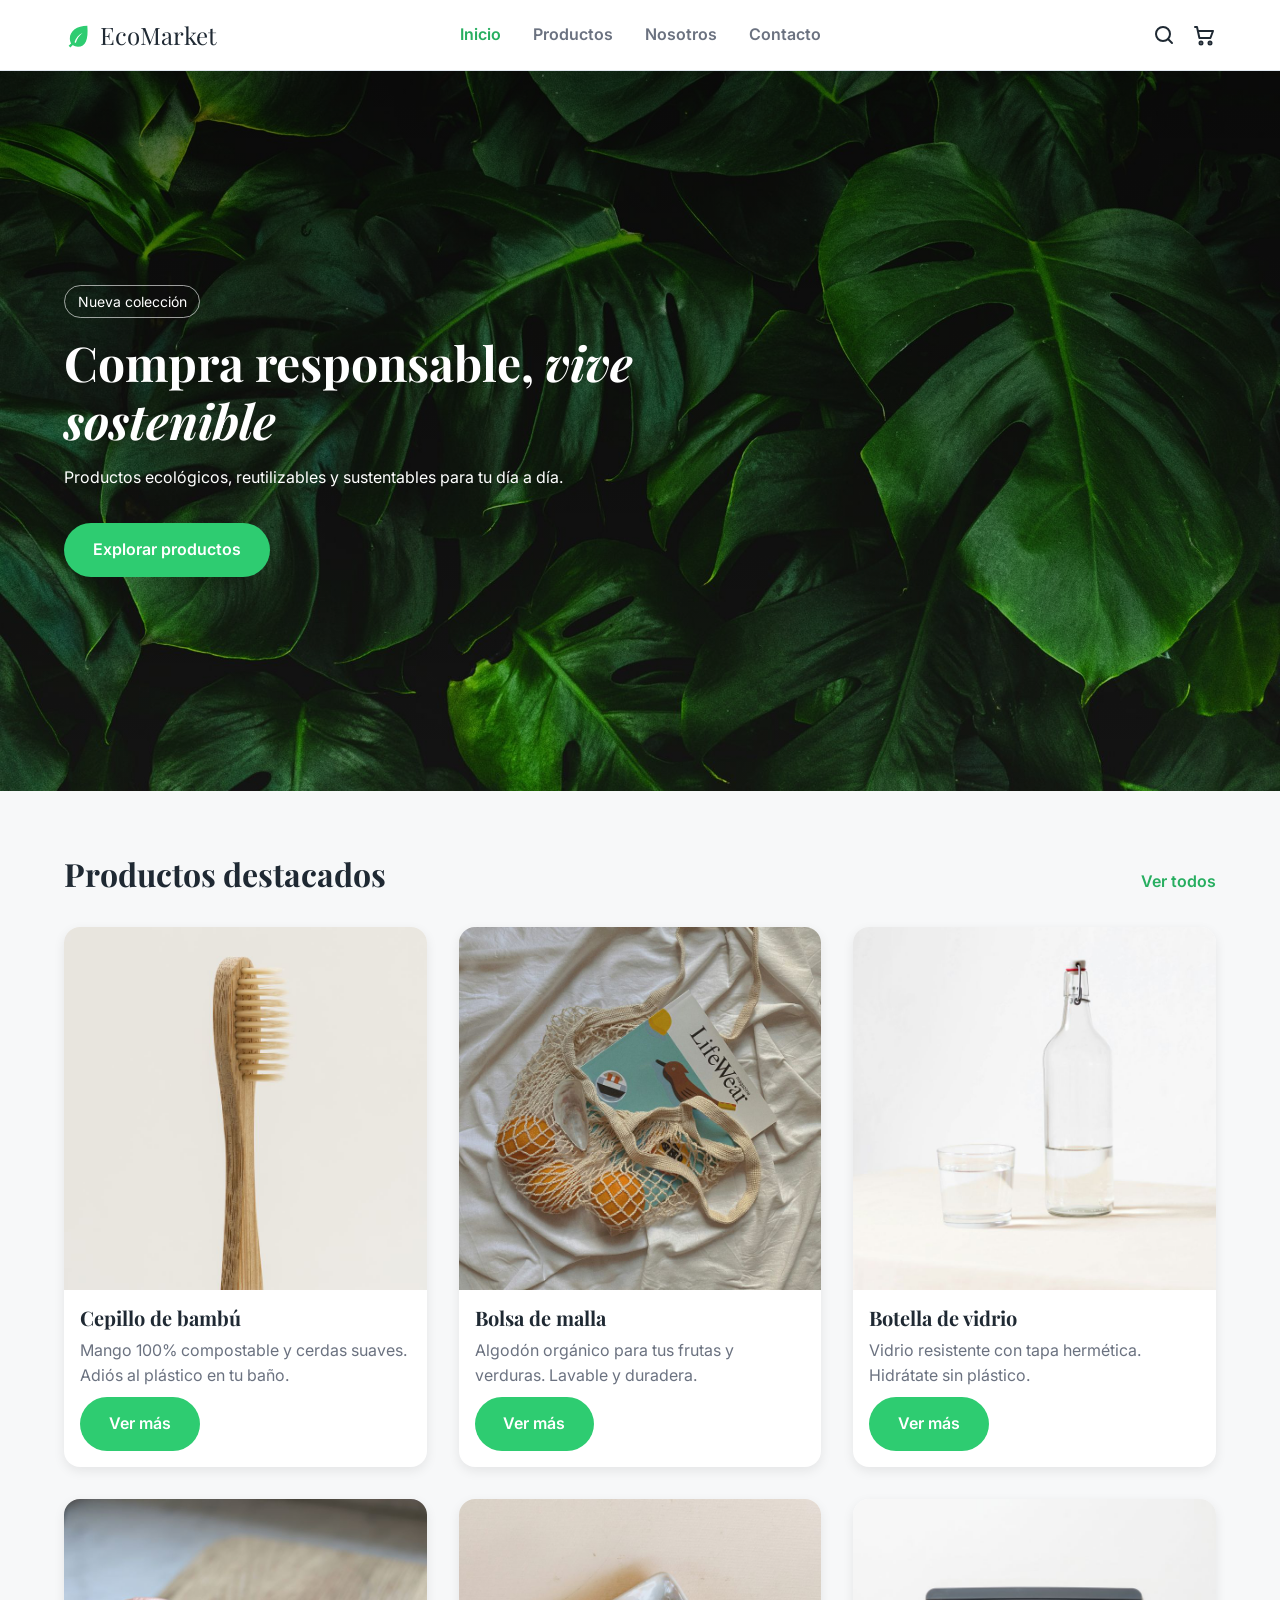
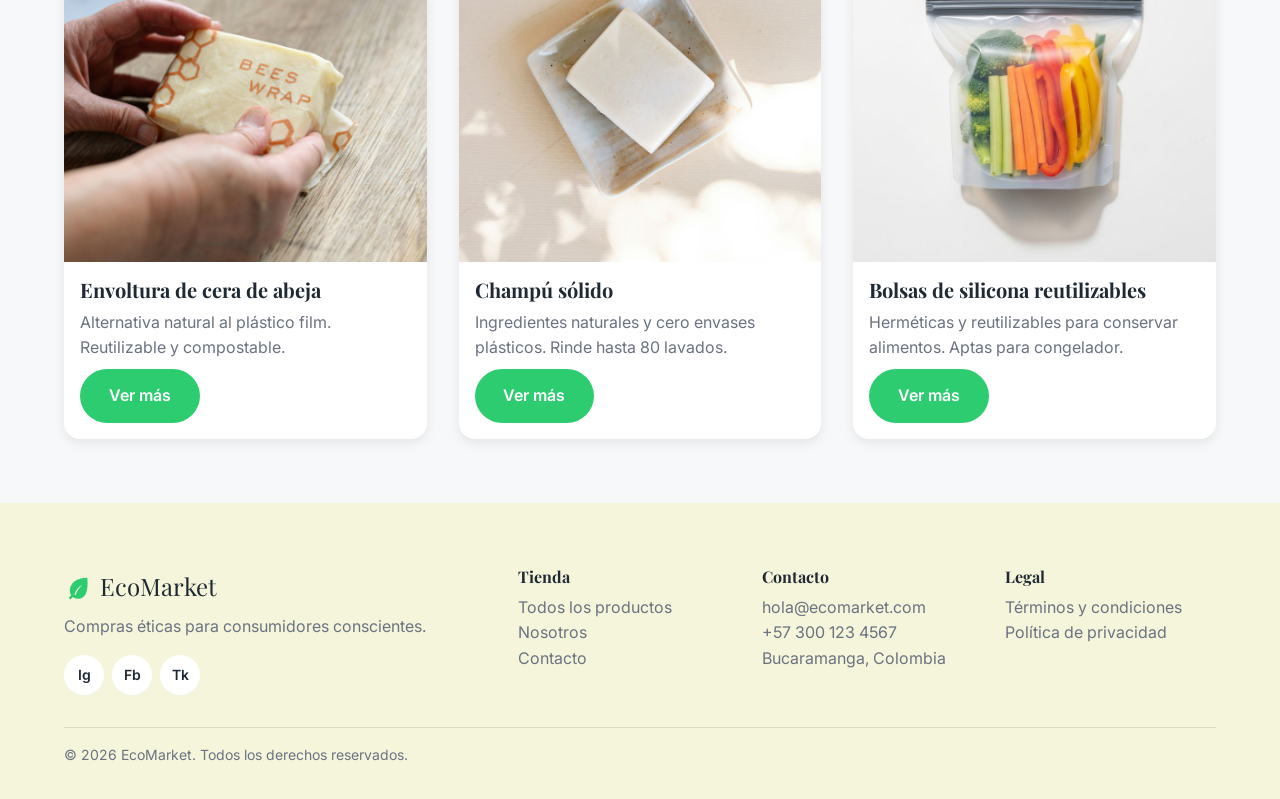
==== index.html @ 2da12f4e "Proyecto examen HTML" ====
<!DOCTYPE html>
<html lang="es">
<head>
    <meta charset="UTF-8">
    <meta name="viewport" content="width=device-width, initial-scale=1.0">
    <title>EcoMarket | Inicio</title>
    <link rel="preconnect" href="https://fonts.googleapis.com">
    <link rel="preconnect" href="https://fonts.gstatic.com" crossorigin>
    <link href="https://fonts.googleapis.com/css2?family=Inter:wght@400;600;700&family=Playfair+Display:ital,wght@0,700;1,700&display=swap" rel="stylesheet">
    <link rel="stylesheet" href="css/main.css">
    <link rel="stylesheet" href="css/layout.css">
    <link rel="stylesheet" href="css/components.css">
    <link rel="stylesheet" href="css/animations.css">
</head>
<body>
    <header class="cabecera">
        <a href="index.html" class="logo">
            <img src="img/icons/hoja.svg" alt="">
            EcoMarket
        </a>

        <nav class="menu">
            <ul>
                <li><a href="index.html" class="activo">Inicio</a></li>
                <li><a href="views/productos.html">Productos</a></li>
                <li><a href="views/sobre-nosotros.html">Nosotros</a></li>
                <li><a href="views/contacto.html">Contacto</a></li>
            </ul>
        </nav>

        <div class="accesos">
            <a href="views/productos.html"><img src="img/icons/buscar.svg" alt="Buscar"></a>
            <a href="#"><img src="img/icons/carrito.svg" alt="Carrito"></a>
        </div>
    </header>

    <main>
        <section class="hero">
            <div class="hero-contenido">
                <span class="hero-insignia">Nueva colección</span>
                <h1>Compra responsable, <em>vive sostenible</em></h1>
                <p>Productos ecológicos, reutilizables y sustentables para tu día a día.</p>
                <a href="views/productos.html" class="btn">Explorar productos</a>
            </div>
        </section>

        <section class="destacados">
            <div class="destacados-encabezado">
                <h2>Productos destacados</h2>
                <a href="views/productos.html">Ver todos</a>
            </div>

            <div class="destacados-grid">
                <article class="tarjeta">
                    <img src="img/products/cepillo.jpg" alt="Cepillo de dientes de bambú">
                    <div class="tarjeta-cuerpo">
                        <h3>Cepillo de bambú</h3>
                        <p>Mango 100% compostable y cerdas suaves. Adiós al plástico en tu baño.</p>
                        <a href="views/productos.html" class="btn">Ver más</a>
                    </div>
                </article>

                <article class="tarjeta">
                    <img src="img/products/malla.jpg" alt="Bolsa de malla de algodón con naranjas">
                    <div class="tarjeta-cuerpo">
                        <h3>Bolsa de malla</h3>
                        <p>Algodón orgánico para tus frutas y verduras. Lavable y duradera.</p>
                        <a href="views/productos.html" class="btn">Ver más</a>
                    </div>
                </article>

                <article class="tarjeta">
                    <img src="img/products/botella.jpg" alt="Botella de vidrio con tapa hermética">
                    <div class="tarjeta-cuerpo">
                        <h3>Botella de vidrio</h3>
                        <p>Vidrio resistente con tapa hermética. Hidrátate sin plástico.</p>
                        <a href="views/productos.html" class="btn">Ver más</a>
                    </div>
                </article>

                <article class="tarjeta">
                    <img src="img/products/envoltura.jpg" alt="Envoltura de cera de abeja sobre una tabla de madera">
                    <div class="tarjeta-cuerpo">
                        <h3>Envoltura de cera de abeja</h3>
                        <p>Alternativa natural al plástico film. Reutilizable y compostable.</p>
                        <a href="views/productos.html" class="btn">Ver más</a>
                    </div>
                </article>

                <article class="tarjeta">
                    <img src="img/products/shampoo.jpg" alt="Barra de champú sólido en una jabonera">
                    <div class="tarjeta-cuerpo">
                        <h3>Champú sólido</h3>
                        <p>Ingredientes naturales y cero envases plásticos. Rinde hasta 80 lavados.</p>
                        <a href="views/productos.html" class="btn">Ver más</a>
                    </div>
                </article>

                <article class="tarjeta">
                    <img src="img/products/bolsa.jpg" alt="Bolsa de silicona reutilizable con verduras">
                    <div class="tarjeta-cuerpo">
                        <h3>Bolsas de silicona reutilizables</h3>
                        <p>Herméticas y reutilizables para conservar alimentos. Aptas para congelador.</p>
                        <a href="views/productos.html" class="btn">Ver más</a>
                    </div>
                </article>
            </div>
        </section>
    </main>

    <footer class="pie">
        <div class="pie-grid">
            <div class="pie-marca">
                <a href="index.html" class="logo">
                    <img src="img/icons/hoja.svg" alt="">
                    EcoMarket
                </a>
                <p>Compras éticas para consumidores conscientes.</p>
                <div class="redes">
                    <a href="https://instagram.com" target="_blank">Ig</a>
                    <a href="https://facebook.com" target="_blank">Fb</a>
                    <a href="https://tiktok.com" target="_blank">Tk</a>
                </div>
            </div>

            <div>
                <h3>Tienda</h3>
                <ul>
                    <li><a href="views/productos.html">Todos los productos</a></li>
                    <li><a href="views/sobre-nosotros.html">Nosotros</a></li>
                    <li><a href="views/contacto.html">Contacto</a></li>
                </ul>
            </div>

            <div>
                <h3>Contacto</h3>
                <ul>
                    <li>hola@ecomarket.com</li>
                    <li>+57 300 123 4567</li>
                    <li>Bucaramanga, Colombia</li>
                </ul>
            </div>

            <div>
                <h3>Legal</h3>
                <ul>
                    <li><a href="#">Términos y condiciones</a></li>
                    <li><a href="#">Política de privacidad</a></li>
                </ul>
            </div>
        </div>

        <p class="pie-copy">© 2026 EcoMarket. Todos los derechos reservados.</p>
    </footer>
</body>
</html>
---- css/main.css ----
*,
*::before,
*::after {
    margin: 0;
    padding: 0;
    box-sizing: border-box;
}

img {
    max-width: 100%;
    display: block;
}

:root {
    --color-primario: #2ecc71;
    --color-primario-oscuro: #27ae60;
    --color-beige: #f5f5dc;
    --color-blanco: #ffffff;
    --color-fondo: #f7f8f9;
    --color-texto: #1f2933;
    --color-texto-suave: #6b7280;
    --color-borde: #e2e8f0;
    --color-error: #e74c3c;
    --color-estrella: #f4b400;

    --fuente-titulos: 'Playfair Display', serif;
    --fuente-texto: 'Inter', sans-serif;

    --espacio-sm: 0.5rem;
    --espacio-md: 1rem;
    --espacio-lg: 2rem;
    --espacio-xl: 4rem;

    --radio: 16px;
    --radio-pildora: 999px;
    --sombra: 0 4px 12px rgba(0, 0, 0, 0.08);
    --transicion: 0.3s ease;
}

body {
    font-family: var(--fuente-texto);
    color: var(--color-texto);
    background-color: var(--color-fondo);
    line-height: 1.6;
}

h1,
h2,
h3 {
    font-family: var(--fuente-titulos);
    line-height: 1.2;
}

h1 {
    font-size: 2rem;
}

h2 {
    font-size: 1.5rem;
}

h3 {
    font-size: 1.25rem;
}

a {
    text-decoration: none;
    color: inherit;
}

@media (min-width: 600px) {
    h1 {
        font-size: 2.5rem;
    }

    h2 {
        font-size: 1.75rem;
    }
}

@media (min-width: 1024px) {
    h1 {
        font-size: 3rem;
    }

    h2 {
        font-size: 2rem;
    }
}
---- css/layout.css ----
.cabecera {
    display: grid;
    grid-template-areas:
        "logo accesos"
        "menu menu";
    align-items: center;
    gap: var(--espacio-md);
    padding: var(--espacio-md);
    background-color: var(--color-blanco);
    border-bottom: 1px solid var(--color-borde);
    position: sticky;
    top: 0;
    z-index: 10;
}

.logo {
    grid-area: logo;
    display: flex;
    align-items: center;
    gap: var(--espacio-sm);
    font-family: var(--fuente-titulos);
    font-size: 1.5rem;
}

.logo img {
    width: 28px;
}

.menu {
    grid-area: menu;
}

.menu ul {
    display: flex;
    justify-content: space-between;
    list-style: none;
}

.menu a {
    font-weight: 600;
    color: var(--color-texto-suave);
}

.menu a:hover,
.menu a.activo {
    color: var(--color-primario-oscuro);
}

.accesos {
    grid-area: accesos;
    display: flex;
    justify-content: flex-end;
    gap: var(--espacio-md);
}

.accesos img {
    width: 24px;
}

.hero {
    min-height: 70vh;
    display: flex;
    align-items: flex-end;
    padding: var(--espacio-lg) var(--espacio-md);
    background-image:
        linear-gradient(rgba(0, 0, 0, 0.6), rgba(0, 0, 0, 0.2)),
        url("../img/hero/hero.jpg");
    background-size: cover;
    background-position: center;
    color: var(--color-blanco);
}

.hero-contenido {
    max-width: 36rem;
}

.hero-insignia {
    display: inline-block;
    padding: 0.3em 0.9em;
    margin-bottom: var(--espacio-md);
    border: 1px solid rgba(255, 255, 255, 0.6);
    border-radius: var(--radio-pildora);
    font-size: 0.875rem;
}

.hero p {
    margin: var(--espacio-md) 0 var(--espacio-lg);
}

.destacados {
    padding: var(--espacio-xl) var(--espacio-md);
}

.destacados-encabezado {
    display: flex;
    justify-content: space-between;
    align-items: baseline;
    margin-bottom: var(--espacio-lg);
}

.destacados-encabezado a {
    color: var(--color-primario-oscuro);
    font-weight: 600;
}

.destacados-grid {
    display: grid;
    grid-template-columns: 1fr;
    gap: var(--espacio-lg);
}

.pie {
    padding: var(--espacio-xl) var(--espacio-md) var(--espacio-lg);
    background-color: var(--color-beige);
}

.pie-grid {
    display: grid;
    grid-template-columns: 1fr;
    gap: var(--espacio-lg);
}

.pie h3 {
    margin-bottom: var(--espacio-sm);
    font-size: 1rem;
}

.pie ul {
    list-style: none;
    color: var(--color-texto-suave);
}

.pie ul a:hover {
    color: var(--color-primario-oscuro);
}

.pie-marca p {
    margin: var(--espacio-sm) 0 var(--espacio-md);
    color: var(--color-texto-suave);
}

.redes {
    display: flex;
    gap: var(--espacio-sm);
}

.redes a {
    display: grid;
    place-content: center;
    width: 40px;
    height: 40px;
    border-radius: 50%;
    background-color: var(--color-blanco);
    font-weight: 600;
    font-size: 0.875rem;
}

.pie-copy {
    margin-top: var(--espacio-lg);
    padding-top: var(--espacio-md);
    border-top: 1px solid rgba(0, 0, 0, 0.1);
    font-size: 0.875rem;
    color: var(--color-texto-suave);
}

.catalogo {
    padding: var(--espacio-lg) var(--espacio-md) var(--espacio-xl);
}

.catalogo-encabezado {
    display: flex;
    flex-direction: column;
    gap: var(--espacio-md);
    margin-bottom: var(--espacio-lg);
}

.catalogo-encabezado p {
    color: var(--color-texto-suave);
}

.catalogo-contenido {
    display: grid;
    grid-template-columns: 1fr;
    gap: var(--espacio-lg);
}

.filtros {
    display: grid;
    grid-template-columns: 1fr;
    gap: var(--espacio-md);
}

.productos-grid {
    display: grid;
    grid-template-columns: 1fr;
    gap: var(--espacio-lg);
}

.banner {
    padding: var(--espacio-xl) var(--espacio-md);
    background: linear-gradient(135deg, var(--color-primario-oscuro), var(--color-primario));
    color: var(--color-blanco);
    text-align: center;
}

.banner p {
    max-width: 32rem;
    margin: var(--espacio-md) auto 0;
}

.historia {
    display: flex;
    flex-direction: column;
    gap: var(--espacio-lg);
    padding: var(--espacio-xl) var(--espacio-md);
}

.historia img {
    aspect-ratio: 4 / 3;
    object-fit: cover;
    border-radius: var(--radio);
    box-shadow: var(--sombra);
}

.historia-texto {
    display: flex;
    flex-direction: column;
    gap: var(--espacio-md);
}

.historia-texto p {
    color: var(--color-texto-suave);
}

.principios {
    padding: var(--espacio-xl) var(--espacio-md);
    background-color: var(--color-blanco);
    text-align: center;
}

.principios-grid {
    display: grid;
    grid-template-columns: 1fr;
    gap: var(--espacio-lg);
    margin-top: var(--espacio-lg);
}

.testimonios {
    padding: var(--espacio-xl) 0;
    text-align: center;
}

.testimonios h2 {
    padding: 0 var(--espacio-md);
}

.carrusel {
    margin-top: var(--espacio-lg);
    padding: var(--espacio-md) 0;
    overflow: hidden;
}

.carrusel-pista {
    display: flex;
    width: max-content;
}

.contacto {
    padding: var(--espacio-xl) var(--espacio-md);
}

.contacto-encabezado {
    max-width: 40rem;
    margin: 0 auto var(--espacio-xl);
    text-align: center;
}

.contacto-encabezado p {
    margin-top: var(--espacio-md);
    color: var(--color-texto-suave);
}

.contacto-grid {
    display: grid;
    grid-template-columns: 1fr;
    gap: var(--espacio-xl);
}

.contacto-info {
    display: flex;
    flex-direction: column;
    gap: var(--espacio-lg);
}

.contacto-datos {
    display: grid;
    grid-template-columns: 1fr;
    gap: var(--espacio-md);
}

@media (min-width: 600px) {
    .destacados-grid {
        grid-template-columns: repeat(2, 1fr);
    }

    .pie-grid {
        grid-template-columns: repeat(2, 1fr);
    }

    .catalogo-encabezado {
        flex-direction: row;
        justify-content: space-between;
        align-items: flex-end;
    }

    .catalogo-encabezado .buscador {
        width: 320px;
    }

    .filtros {
        grid-template-columns: repeat(3, 1fr);
    }

    .productos-grid {
        grid-template-columns: repeat(2, 1fr);
    }

    .principios-grid {
        grid-template-columns: repeat(2, 1fr);
    }

    .contacto-datos {
        grid-template-columns: repeat(2, 1fr);
    }
}

@media (min-width: 1024px) {
    .cabecera {
        grid-template-areas: "logo menu accesos";
        grid-template-columns: 1fr auto 1fr;
        padding: var(--espacio-md) var(--espacio-xl);
    }

    .destacados {
        padding: var(--espacio-xl);
    }

    .destacados-grid {
        grid-template-columns: repeat(3, 1fr);
    }

    .menu ul {
        gap: var(--espacio-lg);
    }

    .hero {
        min-height: 80vh;
        align-items: center;
        padding: var(--espacio-xl);
    }

    .pie {
        padding: var(--espacio-xl) var(--espacio-xl) var(--espacio-lg);
    }

    .pie-grid {
        grid-template-columns: 2fr 1fr 1fr 1fr;
    }

    .catalogo {
        padding: var(--espacio-xl);
    }

    .catalogo-contenido {
        grid-template-columns: 240px 1fr;
        align-items: start;
    }

    .filtros {
        grid-template-columns: 1fr;
        position: sticky;
        top: 6rem;
    }

    .productos-grid {
        grid-template-columns: repeat(3, 1fr);
    }

    .banner {
        padding: 6rem var(--espacio-xl);
    }

    .historia {
        flex-direction: row;
        align-items: center;
        gap: var(--espacio-xl);
        padding: var(--espacio-xl);
    }

    .historia img,
    .historia-texto {
        width: 50%;
    }

    .principios {
        padding: var(--espacio-xl);
    }

    .principios-grid {
        grid-template-columns: repeat(4, 1fr);
    }

    .contacto {
        padding: var(--espacio-xl);
    }

    .contacto-grid {
        grid-template-columns: 1fr 1fr;
        align-items: start;
        max-width: 64rem;
        margin: 0 auto;
    }
}

@media (min-width: 1280px) {
    .productos-grid {
        grid-template-columns: repeat(4, 1fr);
    }
}
---- css/components.css ----
.btn {
    display: inline-block;
    padding: 0.9em 1.8em;
    border-radius: var(--radio-pildora);
    background-color: var(--color-primario);
    color: var(--color-blanco);
    font-family: inherit;
    font-size: inherit;
    font-weight: 600;
    border: none;
    cursor: pointer;
    transition: background-color var(--transicion);
}

.btn:hover {
    background-color: var(--color-primario-oscuro);
}

.tarjeta {
    display: flex;
    flex-direction: column;
    background-color: var(--color-blanco);
    border-radius: var(--radio);
    overflow: hidden;
    box-shadow: var(--sombra);
}

.tarjeta img {
    width: 100%;
    aspect-ratio: 1 / 1;
    object-fit: cover;
}

.tarjeta-cuerpo {
    display: flex;
    flex-direction: column;
    flex-grow: 1;
    gap: var(--espacio-sm);
    padding: var(--espacio-md);
}

.tarjeta-cuerpo p {
    color: var(--color-texto-suave);
}

.tarjeta .btn {
    align-self: flex-start;
    margin-top: auto;
}

.btn-pequeno {
    padding: 0.5em 1.1em;
    font-size: 0.875rem;
}

.buscador {
    display: flex;
    align-items: center;
    gap: var(--espacio-sm);
    padding: 0.7em 1.2em;
    background-color: var(--color-blanco);
    border: 1px solid var(--color-borde);
    border-radius: var(--radio-pildora);
}

.buscador img {
    width: 18px;
}

.buscador input {
    width: 100%;
    border: none;
    outline: none;
    background: transparent;
    font: inherit;
}

.buscador:focus-within {
    border-color: var(--color-primario);
}

.filtro {
    padding: var(--espacio-md);
    background-color: var(--color-blanco);
    border-radius: var(--radio);
    box-shadow: var(--sombra);
}

.filtro h2 {
    margin-bottom: var(--espacio-sm);
    font-size: 1.1rem;
}

.filtro label {
    display: flex;
    align-items: center;
    gap: var(--espacio-sm);
    padding: 0.25em 0;
    color: var(--color-texto-suave);
    cursor: pointer;
}

.filtro input {
    accent-color: var(--color-primario);
}

.filtro input[type="range"] {
    width: 100%;
}

.filtro-precios {
    display: flex;
    justify-content: space-between;
    font-size: 0.875rem;
    color: var(--color-texto-suave);
}

.producto {
    display: flex;
    flex-direction: column;
    background-color: var(--color-blanco);
    border-radius: var(--radio);
    overflow: hidden;
    box-shadow: var(--sombra);
    scroll-margin-top: 6rem;
}

.producto-imagen {
    position: relative;
    overflow: hidden;
}

.producto-imagen img {
    width: 100%;
    aspect-ratio: 1 / 1;
    object-fit: cover;
}

.etiqueta {
    position: absolute;
    top: var(--espacio-sm);
    left: var(--espacio-sm);
    padding: 0.25em 0.8em;
    border-radius: var(--radio-pildora);
    background-color: var(--color-primario);
    color: var(--color-blanco);
    font-size: 0.75rem;
    font-weight: 600;
}

.etiqueta.agotado {
    background-color: var(--color-texto);
}

.favorito {
    position: absolute;
    top: var(--espacio-sm);
    right: var(--espacio-sm);
    display: grid;
    place-content: center;
    width: 36px;
    height: 36px;
    border-radius: 50%;
    background-color: rgba(255, 255, 255, 0.9);
    color: #c4c4c4;
    font-size: 1.1rem;
}

.favorito:active,
.producto:target .favorito {
    color: var(--color-error);
}

.producto-info {
    display: flex;
    flex-direction: column;
    flex-grow: 1;
    gap: 0.25rem;
    padding: var(--espacio-md);
}

.producto-categoria {
    font-size: 0.75rem;
    font-weight: 600;
    letter-spacing: 0.08em;
    text-transform: uppercase;
    color: var(--color-primario-oscuro);
}

.producto-info h3 {
    font-size: 1.1rem;
}

.producto-pie {
    display: flex;
    justify-content: space-between;
    align-items: center;
    margin-top: auto;
    padding-top: var(--espacio-sm);
}

.precio {
    font-size: 1.1rem;
    font-weight: 600;
}

.producto.agotado img {
    filter: grayscale(1);
    opacity: 0.7;
}

.producto.agotado .btn {
    background-color: var(--color-borde);
    color: var(--color-texto-suave);
    pointer-events: none;
}

.paginacion {
    display: flex;
    flex-wrap: wrap;
    justify-content: center;
    gap: var(--espacio-sm);
    margin-top: var(--espacio-xl);
}

.paginacion a {
    display: grid;
    place-content: center;
    min-width: 40px;
    height: 40px;
    padding: 0 0.9em;
    border: 1px solid var(--color-borde);
    border-radius: 10px;
    background-color: var(--color-blanco);
    font-weight: 600;
}

.paginacion a:hover {
    border-color: var(--color-primario);
    color: var(--color-primario-oscuro);
}

.paginacion a.activa {
    border-color: var(--color-primario);
    background-color: var(--color-primario);
    color: var(--color-blanco);
}

.seccion-etiqueta {
    display: inline-block;
    align-self: flex-start;
    margin-bottom: var(--espacio-sm);
    padding: 0.3em 0.9em;
    border-radius: var(--radio-pildora);
    background-color: rgba(46, 204, 113, 0.12);
    color: var(--color-primario-oscuro);
    font-size: 0.75rem;
    font-weight: 600;
    letter-spacing: 0.08em;
    text-transform: uppercase;
}

.cifras {
    display: flex;
    flex-wrap: wrap;
    gap: var(--espacio-lg);
    padding-top: var(--espacio-md);
    border-top: 1px solid var(--color-borde);
    list-style: none;
}

.cifras li {
    display: flex;
    flex-direction: column;
    font-size: 0.9rem;
    color: var(--color-texto-suave);
}

.cifras strong {
    font-family: var(--fuente-titulos);
    font-size: 1.75rem;
    color: var(--color-primario-oscuro);
}

.principio {
    padding: var(--espacio-lg);
    border-radius: var(--radio);
    background-color: var(--color-fondo);
}

.principio img {
    width: 56px;
    height: 56px;
    margin: 0 auto var(--espacio-md);
    padding: 14px;
    border-radius: 50%;
    background-color: rgba(46, 204, 113, 0.12);
}

.principio h3 {
    margin-bottom: var(--espacio-sm);
}

.principio p {
    color: var(--color-texto-suave);
}

.testimonio {
    display: flex;
    flex-direction: column;
    gap: var(--espacio-md);
    width: 300px;
    margin-right: var(--espacio-lg);
    padding: var(--espacio-lg);
    background-color: var(--color-blanco);
    border-radius: var(--radio);
    box-shadow: var(--sombra);
    text-align: left;
}

.estrellas {
    color: var(--color-estrella);
    letter-spacing: 0.1em;
}

.testimonio p {
    font-style: italic;
}

.testimonio-autor {
    display: flex;
    align-items: center;
    gap: var(--espacio-sm);
    margin-top: auto;
}

.testimonio-autor img {
    width: 48px;
    height: 48px;
    border-radius: 50%;
    object-fit: cover;
}

.testimonio-autor span {
    display: block;
    font-size: 0.875rem;
    color: var(--color-texto-suave);
}

.formulario {
    display: flex;
    flex-direction: column;
    gap: var(--espacio-md);
    padding: var(--espacio-lg);
    background-color: var(--color-blanco);
    border-radius: var(--radio);
    box-shadow: var(--sombra);
}

.campo {
    display: flex;
    flex-direction: column;
    gap: 0.4rem;
}

.campo label {
    font-weight: 600;
}

.campo input,
.campo textarea {
    width: 100%;
    padding: 0.8em 1em;
    border: 2px solid var(--color-borde);
    border-radius: 10px;
    background-color: var(--color-fondo);
    font: inherit;
    outline: none;
}

.campo textarea {
    resize: vertical;
}

.campo input:focus,
.campo textarea:focus {
    border-color: var(--color-texto-suave);
    background-color: var(--color-blanco);
}

.campo input:focus:invalid,
.campo textarea:focus:invalid,
.campo input:not(:placeholder-shown):invalid,
.campo textarea:not(:placeholder-shown):invalid {
    border-color: var(--color-error);
}

.campo input:not(:placeholder-shown):valid,
.campo textarea:not(:placeholder-shown):valid {
    border-color: var(--color-primario);
}

.campo-error {
    display: none;
    font-size: 0.8rem;
    color: var(--color-error);
}

.campo input:not(:placeholder-shown):invalid + .campo-error,
.campo textarea:not(:placeholder-shown):invalid + .campo-error {
    display: block;
}

.formulario .btn {
    align-self: flex-start;
}

.contacto-sede {
    display: flex;
    align-items: center;
    gap: var(--espacio-sm);
    font-family: var(--fuente-texto);
    font-size: 1rem;
    letter-spacing: 0.1em;
    text-transform: uppercase;
}

.contacto-sede img {
    width: 22px;
}

.mapa {
    position: relative;
    border-radius: var(--radio);
    overflow: hidden;
    box-shadow: var(--sombra);
}

.mapa img {
    width: 100%;
    aspect-ratio: 3 / 2;
    object-fit: cover;
}

.mapa-direccion {
    position: absolute;
    left: 0;
    right: 0;
    bottom: 0;
    display: flex;
    flex-direction: column;
    padding: var(--espacio-lg) var(--espacio-md) var(--espacio-md);
    background: linear-gradient(transparent, rgba(0, 0, 0, 0.65));
    color: var(--color-blanco);
}

.mapa-direccion span {
    font-size: 0.875rem;
}

.dato {
    padding: var(--espacio-md);
    background-color: var(--color-blanco);
    border: 1px solid var(--color-borde);
    border-radius: var(--radio);
}

.dato img {
    width: 24px;
    margin-bottom: var(--espacio-sm);
}

.dato h3 {
    font-size: 1rem;
}

.dato p {
    color: var(--color-texto-suave);
}

.contacto-redes-texto {
    color: var(--color-texto-suave);
}

.redes-sociales {
    display: flex;
    gap: var(--espacio-md);
}

.redes-sociales a {
    display: grid;
    place-content: center;
    width: 52px;
    height: 52px;
    border: 1px solid var(--color-borde);
    border-radius: 50%;
    background-color: var(--color-blanco);
    box-shadow: var(--sombra);
}

.redes-sociales img {
    width: 22px;
}
---- css/animations.css ----
.tarjeta {
    transition: transform var(--transicion), box-shadow var(--transicion);
}

.tarjeta:hover {
    transform: translateY(-8px);
    box-shadow: 0 12px 24px rgba(0, 0, 0, 0.12);
}

.producto {
    transition: transform var(--transicion), box-shadow var(--transicion);
}

.producto:hover {
    transform: translateY(-6px);
    box-shadow: 0 12px 24px rgba(0, 0, 0, 0.12);
}

.producto-imagen img {
    transition: transform 0.5s ease;
}

.producto:hover .producto-imagen img {
    transform: scale(1.05);
}

.favorito {
    transition: color var(--transicion), transform var(--transicion);
}

.favorito:hover {
    transform: scale(1.15);
}

.buscador {
    transition: border-color var(--transicion);
}

.paginacion a {
    transition: background-color var(--transicion), border-color var(--transicion), color var(--transicion);
}

.principio {
    transition: transform var(--transicion);
}

.principio:hover {
    transform: translateY(-6px);
}

.principio img {
    transition: transform var(--transicion);
}

.principio:hover img {
    transform: scale(1.1);
}

@keyframes desplazar {
    from {
        transform: translateX(0);
    }

    to {
        transform: translateX(-50%);
    }
}

.carrusel-pista {
    animation: desplazar 80s linear infinite;
}

.carrusel:hover .carrusel-pista {
    animation-play-state: paused;
}

.testimonio {
    transition: transform var(--transicion), box-shadow var(--transicion);
}

.testimonio:hover {
    transform: translateY(-6px);
    box-shadow: 0 12px 24px rgba(0, 0, 0, 0.12);
}

.campo input,
.campo textarea {
    transition: border-color var(--transicion), background-color var(--transicion);
}

.redes-sociales a {
    transition: transform var(--transicion), border-color var(--transicion);
}

.redes-sociales a:hover {
    transform: scale(1.15);
    border-color: var(--color-primario);
}

@media (prefers-reduced-motion: reduce) {
    .carrusel {
        overflow-x: auto;
    }

    .carrusel-pista {
        animation: none;
    }
}
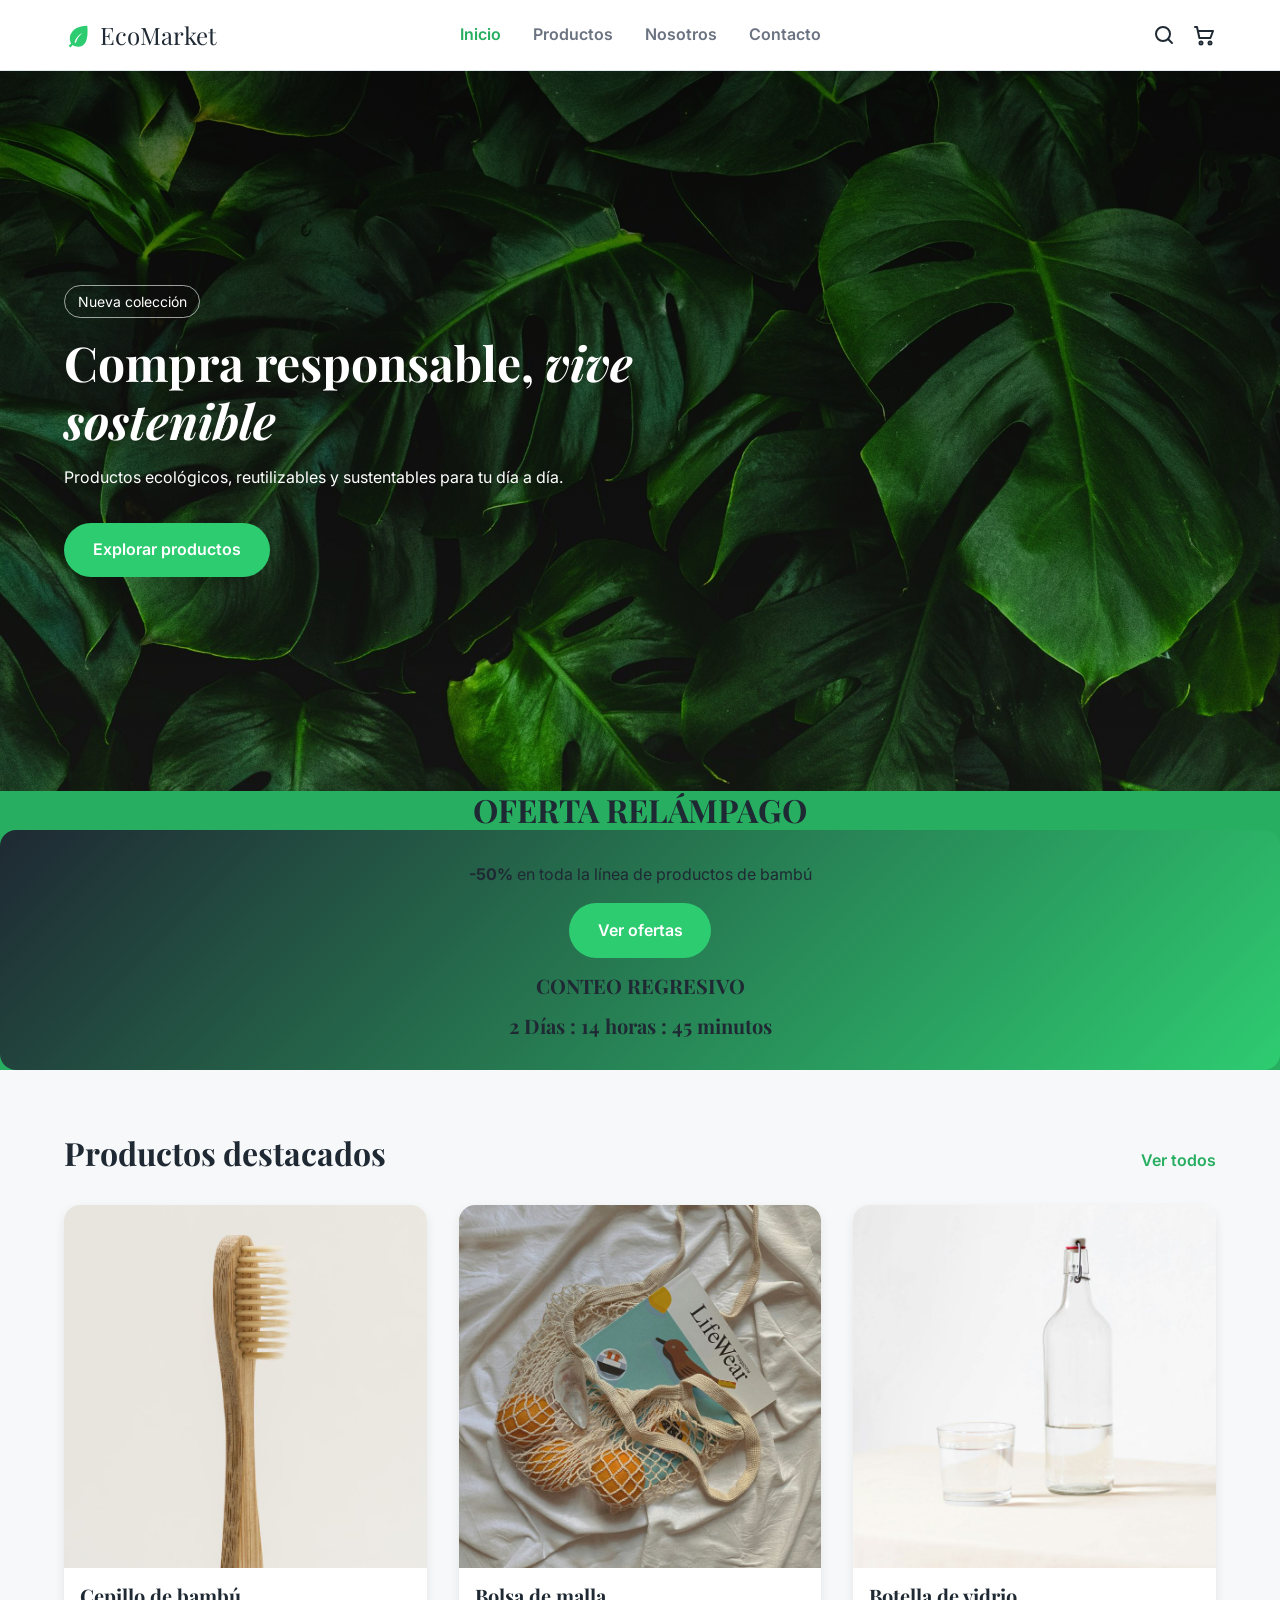
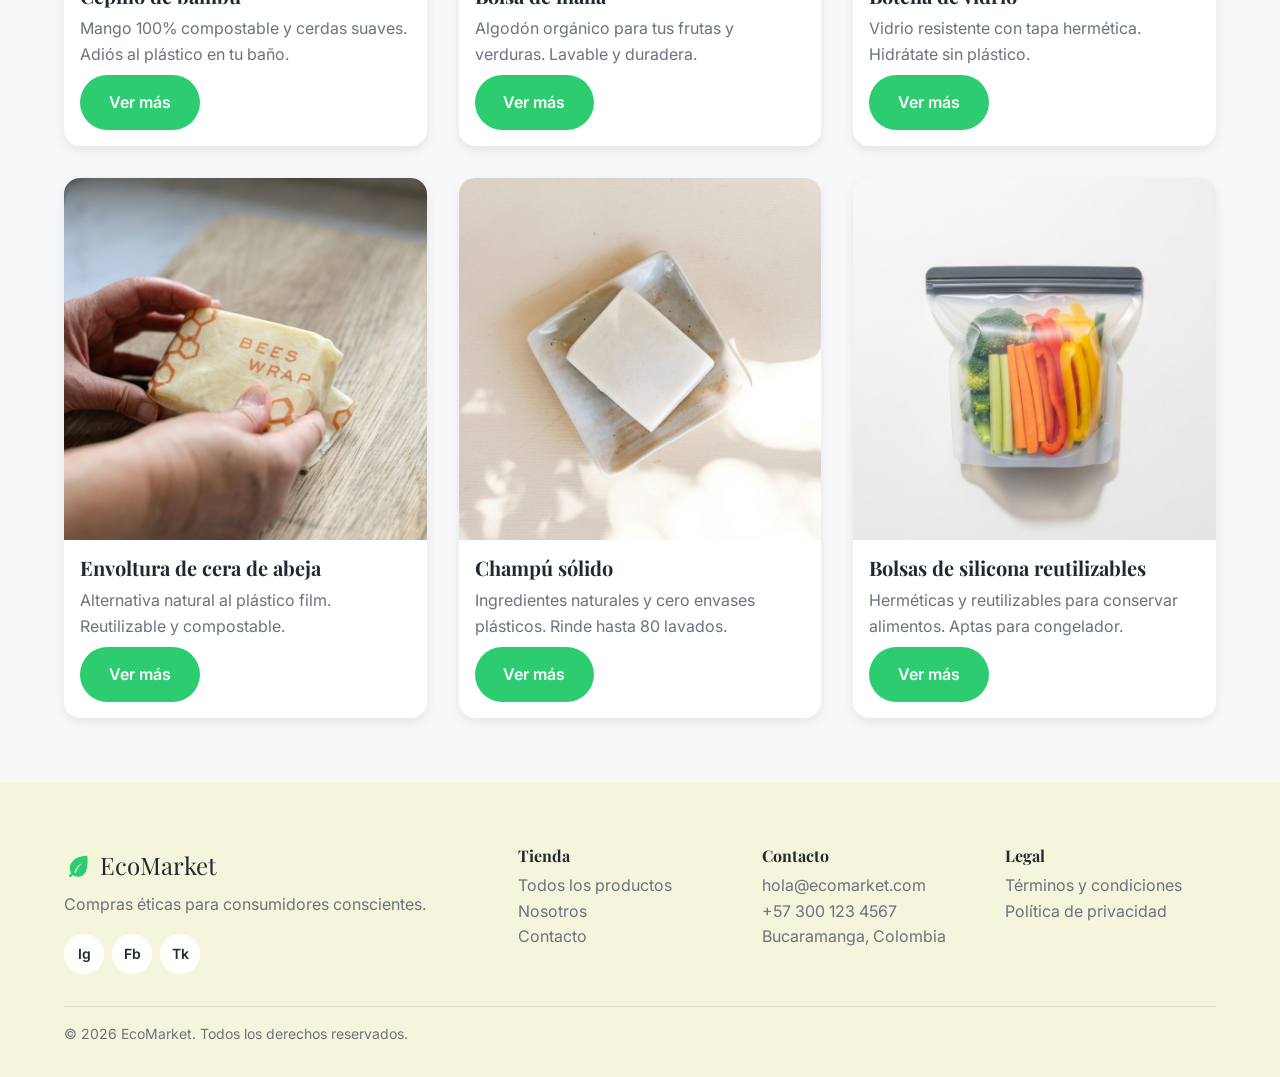
==== commit d49190de: "Examen" ====
--- a/index.html
+++ b/index.html
@@ -44,22 +44,41 @@
             </div>
         </section>
 
+    <section class="extra">
+        <h2>OFERTA RELÁMPAGO</h2>
+        <div class="oferta">
+            <p><strong>-50%</strong> en toda la línea de productos de bambú</p>
+            <a href="views/productos.html" class="btn">Ver ofertas</a>
+            <h3>CONTEO REGRESIVO</h3>
+            <h3>2 Días : 14 horas : 45 minutos</h3>
+        </div>
+    </section>
+
+    
         <section class="destacados">
             <div class="destacados-encabezado">
                 <h2>Productos destacados</h2>
                 <a href="views/productos.html">Ver todos</a>
             </div>
 
+            <!-- Cuadrícula de tarjetas de productos (class destacados-grid) -->
             <div class="destacados-grid">
+                <!-- Tarjeta de producto: Cepillo de bambú (todas las tarjetas siguen esta estructura) -->
                 <article class="tarjeta">
+                    <!-- Imagen del producto -->
                     <img src="img/products/cepillo.jpg" alt="Cepillo de dientes de bambú">
+                    <!-- Cuerpo de la tarjeta: nombre, descripción y botón (class tarjeta-cuerpo) -->
                     <div class="tarjeta-cuerpo">
+                        <!-- Nombre del producto -->
                         <h3>Cepillo de bambú</h3>
+                        <!-- Descripción corta del producto -->
                         <p>Mango 100% compostable y cerdas suaves. Adiós al plástico en tu baño.</p>
+                        <!-- Botón Ver más, lleva a la página de productos -->
                         <a href="views/productos.html" class="btn">Ver más</a>
                     </div>
                 </article>
 
+                <!-- Tarjeta de producto: Bolsa de malla -->
                 <article class="tarjeta">
                     <img src="img/products/malla.jpg" alt="Bolsa de malla de algodón con naranjas">
                     <div class="tarjeta-cuerpo">
@@ -69,6 +88,7 @@
                     </div>
                 </article>
 
+                <!-- Tarjeta de producto: Botella de vidrio -->
                 <article class="tarjeta">
                     <img src="img/products/botella.jpg" alt="Botella de vidrio con tapa hermética">
                     <div class="tarjeta-cuerpo">
@@ -78,6 +98,7 @@
                     </div>
                 </article>
 
+                <!-- Tarjeta de producto: Envoltura de cera de abeja -->
                 <article class="tarjeta">
                     <img src="img/products/envoltura.jpg" alt="Envoltura de cera de abeja sobre una tabla de madera">
                     <div class="tarjeta-cuerpo">
@@ -87,6 +108,7 @@
                     </div>
                 </article>
 
+                <!-- Tarjeta de producto: Champú sólido -->
                 <article class="tarjeta">
                     <img src="img/products/shampoo.jpg" alt="Barra de champú sólido en una jabonera">
                     <div class="tarjeta-cuerpo">
@@ -96,6 +118,7 @@
                     </div>
                 </article>
 
+                <!-- Tarjeta de producto: Bolsas de silicona reutilizables -->
                 <article class="tarjeta">
                     <img src="img/products/bolsa.jpg" alt="Bolsa de silicona reutilizable con verduras">
                     <div class="tarjeta-cuerpo">
@@ -106,16 +129,23 @@
                 </article>
             </div>
         </section>
+    
     </main>
 
+    <!-- Pie de página (class pie): marca, enlaces, contacto y legal -->
     <footer class="pie">
+        <!-- Cuadrícula con las columnas del pie (class pie-grid) -->
         <div class="pie-grid">
+            <!-- Columna de marca (class pie-marca): logo, lema y redes sociales -->
             <div class="pie-marca">
+                <!-- Logo del pie, enlaza al inicio -->
                 <a href="index.html" class="logo">
                     <img src="img/icons/hoja.svg" alt="">
                     EcoMarket
                 </a>
+                <!-- Lema de la tienda -->
                 <p>Compras éticas para consumidores conscientes.</p>
+                <!-- Enlaces a redes sociales (class redes) -->
                 <div class="redes">
                     <a href="https://instagram.com" target="_blank">Ig</a>
                     <a href="https://facebook.com" target="_blank">Fb</a>
@@ -123,8 +153,11 @@
                 </div>
             </div>
 
+            <!-- Columna Tienda: enlaces a las páginas del sitio -->
             <div>
+                <!-- Título de la columna Tienda -->
                 <h3>Tienda</h3>
+                <!-- Lista de enlaces de la tienda -->
                 <ul>
                     <li><a href="views/productos.html">Todos los productos</a></li>
                     <li><a href="views/sobre-nosotros.html">Nosotros</a></li>
@@ -132,8 +165,11 @@
                 </ul>
             </div>
 
+            <!-- Columna Contacto: correo, teléfono y ciudad -->
             <div>
+                <!-- Título de la columna Contacto -->
                 <h3>Contacto</h3>
+                <!-- Lista con los datos de contacto -->
                 <ul>
                     <li>hola@ecomarket.com</li>
                     <li>+57 300 123 4567</li>
@@ -141,8 +177,11 @@
                 </ul>
             </div>
 
+            <!-- Columna Legal: términos y privacidad -->
             <div>
+                <!-- Título de la columna Legal -->
                 <h3>Legal</h3>
+                <!-- Lista de enlaces legales (todavía sin página) -->
                 <ul>
                     <li><a href="#">Términos y condiciones</a></li>
                     <li><a href="#">Política de privacidad</a></li>
@@ -150,7 +189,8 @@
             </div>
         </div>
 
+        <!-- Texto de derechos de autor (class pie-copy) -->
         <p class="pie-copy">© 2026 EcoMarket. Todos los derechos reservados.</p>
     </footer>
 </body>
-</html>
+</html>
--- a/css/main.css
+++ b/css/main.css
@@ -87,3 +87,36 @@
         font-size: 2rem;
     }
 }
+
+    .oferta {
+        display: flex;
+        flex-direction: column;
+        align-items: center;
+        gap: var(--espacio-md);
+        padding: var(--espacio-lg);
+        text-align: center;
+        background-color: #27ae60;
+        background: linear-gradient(135deg, #1f2933, var(--color-primario));
+        border-radius: var(--radio);
+        animation: pulso 2s ease-in-out infinite;
+        justify-content: center;
+        box-shadow: #f4b400;
+    }
+    
+    @keyframes pulso {
+        0%,
+        100% {
+            transform: scale(1);
+        }
+
+        50% {
+            transform: scale(1.02);
+        }
+    }
+
+    .extra {
+        text-align: center;
+        animation: pulso 2s ease-in-out infinite;
+        background-color: #27ae60;
+        
+    }
--- a/css/layout.css
+++ b/css/layout.css
@@ -1,3 +1,4 @@
+/* Cabecera fija arriba: grid con logo y accesos arriba y el menú debajo */
 .cabecera {
     display: grid;
     grid-template-areas:
@@ -13,6 +14,7 @@
     z-index: 10;
 }
 
+/* Logo: icono y nombre en fila con la fuente de títulos */
 .logo {
     grid-area: logo;
     display: flex;
@@ -22,30 +24,36 @@
     font-size: 1.5rem;
 }
 
+/* Icono del logo: ancho de 28px */
 .logo img {
     width: 28px;
 }
 
+/* Menú de navegación: ocupa la zona menu de la cabecera */
 .menu {
     grid-area: menu;
 }
 
+/* Lista del menú: enlaces en fila, repartidos y sin viñetas */
 .menu ul {
     display: flex;
     justify-content: space-between;
     list-style: none;
 }
 
+/* Enlaces del menú: en negrita y color gris */
 .menu a {
     font-weight: 600;
     color: var(--color-texto-suave);
 }
 
+/* Enlace del menú en hover o de la página actual: color verde oscuro */
 .menu a:hover,
 .menu a.activo {
     color: var(--color-primario-oscuro);
 }
 
+/* Accesos (buscar y carrito): iconos en fila alineados a la derecha */
 .accesos {
     grid-area: accesos;
     display: flex;
@@ -53,10 +61,12 @@
     gap: var(--espacio-md);
 }
 
+/* Iconos de accesos: ancho de 24px */
 .accesos img {
     width: 24px;
 }
 
+/* Hero del inicio: portada alta con imagen de fondo oscurecida y texto blanco abajo */
 .hero {
     min-height: 70vh;
     display: flex;
@@ -70,10 +80,12 @@
     color: var(--color-blanco);
 }
 
+/* Contenido del hero: limita el ancho del texto */
 .hero-contenido {
     max-width: 36rem;
 }
 
+/* Insignia del hero: etiqueta pequeña con borde blanco y forma de píldora */
 .hero-insignia {
     display: inline-block;
     padding: 0.3em 0.9em;
@@ -83,14 +95,17 @@
     font-size: 0.875rem;
 }
 
+/* Párrafo del hero: separación arriba y abajo */
 .hero p {
     margin: var(--espacio-md) 0 var(--espacio-lg);
 }
 
+/* Sección de productos destacados: relleno alrededor */
 .destacados {
     padding: var(--espacio-xl) var(--espacio-md);
 }
 
+/* Encabezado de destacados: título a la izquierda y enlace a la derecha */
 .destacados-encabezado {
     display: flex;
     justify-content: space-between;
@@ -98,52 +113,62 @@
     margin-bottom: var(--espacio-lg);
 }
 
+/* Enlace del encabezado de destacados: verde oscuro y en negrita */
 .destacados-encabezado a {
     color: var(--color-primario-oscuro);
     font-weight: 600;
 }
 
+/* Grid de destacados: una columna en celular */
 .destacados-grid {
     display: grid;
     grid-template-columns: 1fr;
     gap: var(--espacio-lg);
 }
 
+/* Pie de página: relleno y fondo beige */
 .pie {
     padding: var(--espacio-xl) var(--espacio-md) var(--espacio-lg);
     background-color: var(--color-beige);
 }
 
+/* Grid del pie: una columna en celular */
 .pie-grid {
     display: grid;
     grid-template-columns: 1fr;
     gap: var(--espacio-lg);
 }
 
+/* Títulos del pie: letra pequeña y margen abajo */
 .pie h3 {
     margin-bottom: var(--espacio-sm);
     font-size: 1rem;
 }
 
+/* Listas del pie: sin viñetas y texto gris */
 .pie ul {
     list-style: none;
     color: var(--color-texto-suave);
 }
 
+/* Hover de los enlaces del pie: color verde oscuro */
 .pie ul a:hover {
     color: var(--color-primario-oscuro);
 }
 
+/* Párrafo de la marca en el pie: texto gris con márgenes */
 .pie-marca p {
     margin: var(--espacio-sm) 0 var(--espacio-md);
     color: var(--color-texto-suave);
 }
 
+/* Redes del pie: enlaces en fila con espacio entre ellos */
 .redes {
     display: flex;
     gap: var(--espacio-sm);
 }
 
+/* Botones de redes del pie: círculos blancos de 40px con el texto centrado */
 .redes a {
     display: grid;
     place-content: center;
@@ -155,6 +180,7 @@
     font-size: 0.875rem;
 }
 
+/* Derechos reservados: línea arriba, letra pequeña y gris */
 .pie-copy {
     margin-top: var(--espacio-lg);
     padding-top: var(--espacio-md);
@@ -163,10 +189,12 @@
     color: var(--color-texto-suave);
 }
 
+/* Sección del catálogo de productos: relleno alrededor */
 .catalogo {
     padding: var(--espacio-lg) var(--espacio-md) var(--espacio-xl);
 }
 
+/* Encabezado del catálogo: título y buscador en columna */
 .catalogo-encabezado {
     display: flex;
     flex-direction: column;
@@ -174,28 +202,33 @@
     margin-bottom: var(--espacio-lg);
 }
 
+/* Texto del encabezado del catálogo: color gris */
 .catalogo-encabezado p {
     color: var(--color-texto-suave);
 }
 
+/* Contenido del catálogo: filtros y productos en una columna */
 .catalogo-contenido {
     display: grid;
     grid-template-columns: 1fr;
     gap: var(--espacio-lg);
 }
 
+/* Filtros: grid de una columna en celular */
 .filtros {
     display: grid;
     grid-template-columns: 1fr;
     gap: var(--espacio-md);
 }
 
+/* Grid de productos: una columna en celular */
 .productos-grid {
     display: grid;
     grid-template-columns: 1fr;
     gap: var(--espacio-lg);
 }
 
+/* Banner de Nosotros: degradado verde con texto blanco centrado */
 .banner {
     padding: var(--espacio-xl) var(--espacio-md);
     background: linear-gradient(135deg, var(--color-primario-oscuro), var(--color-primario));
@@ -203,11 +236,13 @@
     text-align: center;
 }
 
+/* Párrafo del banner: ancho limitado y centrado */
 .banner p {
     max-width: 32rem;
     margin: var(--espacio-md) auto 0;
 }
 
+/* Sección historia: imagen y texto en columna */
 .historia {
     display: flex;
     flex-direction: column;
@@ -215,6 +250,7 @@
     padding: var(--espacio-xl) var(--espacio-md);
 }
 
+/* Imagen de historia: proporción 4:3, recortada, esquinas redondeadas y sombra */
 .historia img {
     aspect-ratio: 4 / 3;
     object-fit: cover;
@@ -222,22 +258,26 @@
     box-shadow: var(--sombra);
 }
 
+/* Texto de historia: elementos en columna con espacio entre ellos */
 .historia-texto {
     display: flex;
     flex-direction: column;
     gap: var(--espacio-md);
 }
 
+/* Párrafos de historia: color gris */
 .historia-texto p {
     color: var(--color-texto-suave);
 }
 
+/* Sección principios: fondo blanco y texto centrado */
 .principios {
     padding: var(--espacio-xl) var(--espacio-md);
     background-color: var(--color-blanco);
     text-align: center;
 }
 
+/* Grid de principios: una columna en celular */
 .principios-grid {
     display: grid;
     grid-template-columns: 1fr;
@@ -245,151 +285,184 @@
     margin-top: var(--espacio-lg);
 }
 
+/* Sección testimonios: relleno arriba y abajo y texto centrado */
 .testimonios {
     padding: var(--espacio-xl) 0;
     text-align: center;
 }
 
+/* Título de testimonios: relleno a los lados */
 .testimonios h2 {
     padding: 0 var(--espacio-md);
 }
 
+/* Carrusel: oculta lo que se sale por los lados */
 .carrusel {
     margin-top: var(--espacio-lg);
     padding: var(--espacio-md) 0;
     overflow: hidden;
 }
 
+/* Pista del carrusel: testimonios en fila con el ancho de todo su contenido */
 .carrusel-pista {
     display: flex;
     width: max-content;
 }
 
+/* Sección de contacto: relleno alrededor */
 .contacto {
     padding: var(--espacio-xl) var(--espacio-md);
 }
 
+/* Encabezado de contacto: ancho limitado, centrado y margen abajo */
 .contacto-encabezado {
     max-width: 40rem;
     margin: 0 auto var(--espacio-xl);
     text-align: center;
 }
 
+/* Párrafo del encabezado de contacto: separación arriba y color gris */
 .contacto-encabezado p {
     margin-top: var(--espacio-md);
     color: var(--color-texto-suave);
 }
 
+/* Grid de contacto: formulario e información en una columna */
 .contacto-grid {
     display: grid;
     grid-template-columns: 1fr;
     gap: var(--espacio-xl);
 }
 
+/* Información de contacto: bloques en columna con espacio entre ellos */
 .contacto-info {
     display: flex;
     flex-direction: column;
     gap: var(--espacio-lg);
 }
 
+/* Datos de contacto: grid de una columna en celular */
 .contacto-datos {
     display: grid;
     grid-template-columns: 1fr;
     gap: var(--espacio-md);
 }
 
+/* Tablet (600px o más): grids a 2 o 3 columnas y encabezado del catálogo en fila */
 @media (min-width: 600px) {
+    /* Destacados en 2 columnas */
     .destacados-grid {
         grid-template-columns: repeat(2, 1fr);
     }
 
+    /* Pie en 2 columnas */
     .pie-grid {
         grid-template-columns: repeat(2, 1fr);
     }
 
+    /* Encabezado del catálogo en fila: título a la izquierda y buscador a la derecha */
     .catalogo-encabezado {
         flex-direction: row;
         justify-content: space-between;
         align-items: flex-end;
     }
 
+    /* Buscador del catálogo: ancho fijo de 320px */
     .catalogo-encabezado .buscador {
         width: 320px;
     }
 
+    /* Filtros en 3 columnas */
     .filtros {
         grid-template-columns: repeat(3, 1fr);
     }
 
+    /* Productos en 2 columnas */
     .productos-grid {
         grid-template-columns: repeat(2, 1fr);
     }
 
+    /* Principios en 2 columnas */
     .principios-grid {
         grid-template-columns: repeat(2, 1fr);
     }
 
+    /* Datos de contacto en 2 columnas */
     .contacto-datos {
         grid-template-columns: repeat(2, 1fr);
     }
 }
 
+/* Escritorio (1024px o más): cabecera en una fila, más columnas y más relleno */
 @media (min-width: 1024px) {
+    /* Cabecera en una fila: logo, menú al centro y accesos a la derecha */
     .cabecera {
         grid-template-areas: "logo menu accesos";
         grid-template-columns: 1fr auto 1fr;
         padding: var(--espacio-md) var(--espacio-xl);
     }
 
+    /* Destacados con más relleno */
     .destacados {
         padding: var(--espacio-xl);
     }
 
+    /* Destacados en 3 columnas */
     .destacados-grid {
         grid-template-columns: repeat(3, 1fr);
     }
 
+    /* Menú con más espacio entre enlaces */
     .menu ul {
         gap: var(--espacio-lg);
     }
 
+    /* Hero más alto, con el texto centrado verticalmente y más relleno */
     .hero {
         min-height: 80vh;
         align-items: center;
         padding: var(--espacio-xl);
     }
 
+    /* Pie con más relleno a los lados */
     .pie {
         padding: var(--espacio-xl) var(--espacio-xl) var(--espacio-lg);
     }
 
+    /* Pie en 4 columnas: la de la marca más ancha */
     .pie-grid {
         grid-template-columns: 2fr 1fr 1fr 1fr;
     }
 
+    /* Catálogo con más relleno */
     .catalogo {
         padding: var(--espacio-xl);
     }
 
+    /* Catálogo en 2 columnas: filtros de 240px y productos al lado */
     .catalogo-contenido {
         grid-template-columns: 240px 1fr;
         align-items: start;
     }
 
+    /* Filtros en una columna y fijos al hacer scroll */
     .filtros {
         grid-template-columns: 1fr;
         position: sticky;
         top: 6rem;
     }
 
+    /* Productos en 3 columnas */
     .productos-grid {
         grid-template-columns: repeat(3, 1fr);
     }
 
+    /* Banner más alto */
     .banner {
         padding: 6rem var(--espacio-xl);
     }
 
+    /* Historia en fila: imagen y texto lado a lado y centrados */
     .historia {
         flex-direction: row;
         align-items: center;
@@ -397,23 +470,28 @@
         padding: var(--espacio-xl);
     }
 
+    /* Imagen y texto de historia: mitad del ancho cada uno */
     .historia img,
     .historia-texto {
         width: 50%;
     }
 
+    /* Principios con más relleno */
     .principios {
         padding: var(--espacio-xl);
     }
 
+    /* Principios en 4 columnas */
     .principios-grid {
         grid-template-columns: repeat(4, 1fr);
     }
 
+    /* Contacto con más relleno */
     .contacto {
         padding: var(--espacio-xl);
     }
 
+    /* Grid de contacto en 2 columnas, centrado y con ancho máximo */
     .contacto-grid {
         grid-template-columns: 1fr 1fr;
         align-items: start;
@@ -422,7 +500,9 @@
     }
 }
 
+/* Pantalla grande (1280px o más): productos en 4 columnas */
 @media (min-width: 1280px) {
+    /* Productos en 4 columnas */
     .productos-grid {
         grid-template-columns: repeat(4, 1fr);
     }
--- a/css/components.css
+++ b/css/components.css
@@ -1,3 +1,4 @@
+/* Botón verde redondeado reutilizable (.btn) */
 .btn {
     display: inline-block;
     padding: 0.9em 1.8em;
@@ -12,10 +13,12 @@
     transition: background-color var(--transicion);
 }
 
+/* Hover del botón: oscurece el color de fondo */
 .btn:hover {
     background-color: var(--color-primario-oscuro);
 }
 
+/* Tarjeta de producto destacado del inicio: columna blanca con sombra */
 .tarjeta {
     display: flex;
     flex-direction: column;
@@ -25,12 +28,14 @@
     box-shadow: var(--sombra);
 }
 
+/* Imagen de la tarjeta: cuadrada y recortada con object-fit */
 .tarjeta img {
     width: 100%;
     aspect-ratio: 1 / 1;
     object-fit: cover;
 }
 
+/* Cuerpo de la tarjeta: textos en columna con relleno */
 .tarjeta-cuerpo {
     display: flex;
     flex-direction: column;
@@ -39,20 +44,24 @@
     padding: var(--espacio-md);
 }
 
+/* Párrafo de la tarjeta en color de texto suave */
 .tarjeta-cuerpo p {
     color: var(--color-texto-suave);
 }
 
+/* Botón de la tarjeta: alineado a la izquierda y empujado al fondo */
 .tarjeta .btn {
     align-self: flex-start;
     margin-top: auto;
 }
 
+/* Variante pequeña del botón (.btn-pequeno) con menos relleno y letra */
 .btn-pequeno {
     padding: 0.5em 1.1em;
     font-size: 0.875rem;
 }
 
+/* Buscador de productos: caja blanca tipo píldora con ícono y campo */
 .buscador {
     display: flex;
     align-items: center;
@@ -63,10 +72,12 @@
     border-radius: var(--radio-pildora);
 }
 
+/* Ícono de lupa del buscador */
 .buscador img {
     width: 18px;
 }
 
+/* Campo de texto del buscador: sin borde ni fondo propio */
 .buscador input {
     width: 100%;
     border: none;
@@ -75,10 +86,12 @@
     font: inherit;
 }
 
+/* Buscador activo: borde verde cuando el campo tiene el foco */
 .buscador:focus-within {
     border-color: var(--color-primario);
 }
 
+/* Caja de filtro lateral: fondo blanco, bordes redondeados y sombra */
 .filtro {
     padding: var(--espacio-md);
     background-color: var(--color-blanco);
@@ -86,11 +99,13 @@
     box-shadow: var(--sombra);
 }
 
+/* Título de cada filtro */
 .filtro h2 {
     margin-bottom: var(--espacio-sm);
     font-size: 1.1rem;
 }
 
+/* Opciones del filtro: casilla y texto alineados en fila */
 .filtro label {
     display: flex;
     align-items: center;
@@ -100,14 +115,17 @@
     cursor: pointer;
 }
 
+/* Casillas y controles del filtro en color verde */
 .filtro input {
     accent-color: var(--color-primario);
 }
 
+/* Barra de rango de precio a todo el ancho */
 .filtro input[type="range"] {
     width: 100%;
 }
 
+/* Precios mínimo y máximo debajo de la barra, a cada extremo */
 .filtro-precios {
     display: flex;
     justify-content: space-between;
@@ -115,6 +133,7 @@
     color: var(--color-texto-suave);
 }
 
+/* Tarjeta de producto del catálogo: columna blanca con sombra */
 .producto {
     display: flex;
     flex-direction: column;
@@ -125,17 +144,20 @@
     scroll-margin-top: 6rem;
 }
 
+/* Contenedor de la imagen del producto: base para posicionar etiqueta y favorito */
 .producto-imagen {
     position: relative;
     overflow: hidden;
 }
 
+/* Imagen del producto: cuadrada y recortada con object-fit */
 .producto-imagen img {
     width: 100%;
     aspect-ratio: 1 / 1;
     object-fit: cover;
 }
 
+/* Etiqueta verde sobre la imagen (ej. En stock), arriba a la izquierda */
 .etiqueta {
     position: absolute;
     top: var(--espacio-sm);
@@ -148,10 +170,12 @@
     font-weight: 600;
 }
 
+/* Etiqueta de producto agotado en color oscuro */
 .etiqueta.agotado {
     background-color: var(--color-texto);
 }
 
+/* Botón circular de favorito (corazón) arriba a la derecha de la imagen */
 .favorito {
     position: absolute;
     top: var(--espacio-sm);
@@ -166,11 +190,13 @@
     font-size: 1.1rem;
 }
 
+/* Favorito marcado: corazón rojo al hacer clic o al seleccionar el producto */
 .favorito:active,
 .producto:target .favorito {
     color: var(--color-error);
 }
 
+/* Información del producto: textos en columna con relleno */
 .producto-info {
     display: flex;
     flex-direction: column;
@@ -179,6 +205,7 @@
     padding: var(--espacio-md);
 }
 
+/* Categoría del producto: texto pequeño en mayúsculas y verde oscuro */
 .producto-categoria {
     font-size: 0.75rem;
     font-weight: 600;
@@ -187,10 +214,12 @@
     color: var(--color-primario-oscuro);
 }
 
+/* Nombre del producto */
 .producto-info h3 {
     font-size: 1.1rem;
 }
 
+/* Pie de la tarjeta: precio y botón en fila, pegados al fondo */
 .producto-pie {
     display: flex;
     justify-content: space-between;
@@ -199,22 +228,26 @@
     padding-top: var(--espacio-sm);
 }
 
+/* Precio del producto en negrita */
 .precio {
     font-size: 1.1rem;
     font-weight: 600;
 }
 
+/* Producto agotado: imagen en gris y semitransparente */
 .producto.agotado img {
     filter: grayscale(1);
     opacity: 0.7;
 }
 
+/* Producto agotado: botón gris y deshabilitado */
 .producto.agotado .btn {
     background-color: var(--color-borde);
     color: var(--color-texto-suave);
     pointer-events: none;
 }
 
+/* Paginación del catálogo: números centrados en fila */
 .paginacion {
     display: flex;
     flex-wrap: wrap;
@@ -223,6 +256,7 @@
     margin-top: var(--espacio-xl);
 }
 
+/* Cada número de página: cuadro blanco con borde */
 .paginacion a {
     display: grid;
     place-content: center;
@@ -235,17 +269,20 @@
     font-weight: 600;
 }
 
+/* Hover de la página: borde y texto verdes */
 .paginacion a:hover {
     border-color: var(--color-primario);
     color: var(--color-primario-oscuro);
 }
 
+/* Página actual: fondo verde y texto blanco */
 .paginacion a.activa {
     border-color: var(--color-primario);
     background-color: var(--color-primario);
     color: var(--color-blanco);
 }
 
+/* Etiqueta pequeña verde clara encima de los títulos de sección */
 .seccion-etiqueta {
     display: inline-block;
     align-self: flex-start;
@@ -260,6 +297,7 @@
     text-transform: uppercase;
 }
 
+/* Lista de cifras destacadas en fila con línea superior */
 .cifras {
     display: flex;
     flex-wrap: wrap;
@@ -269,6 +307,7 @@
     list-style: none;
 }
 
+/* Cada cifra: número arriba y descripción abajo */
 .cifras li {
     display: flex;
     flex-direction: column;
@@ -276,18 +315,21 @@
     color: var(--color-texto-suave);
 }
 
+/* Número de la cifra grande y en verde oscuro */
 .cifras strong {
     font-family: var(--fuente-titulos);
     font-size: 1.75rem;
     color: var(--color-primario-oscuro);
 }
 
+/* Tarjeta de principio o valor de la empresa con fondo suave */
 .principio {
     padding: var(--espacio-lg);
     border-radius: var(--radio);
     background-color: var(--color-fondo);
 }
 
+/* Ícono del principio dentro de un círculo verde claro */
 .principio img {
     width: 56px;
     height: 56px;
@@ -297,14 +339,17 @@
     background-color: rgba(46, 204, 113, 0.12);
 }
 
+/* Título del principio */
 .principio h3 {
     margin-bottom: var(--espacio-sm);
 }
 
+/* Texto del principio en color suave */
 .principio p {
     color: var(--color-texto-suave);
 }
 
+/* Tarjeta de testimonio de cliente: blanca, ancho fijo y con sombra */
 .testimonio {
     display: flex;
     flex-direction: column;
@@ -318,15 +363,18 @@
     text-align: left;
 }
 
+/* Estrellas de calificación en color amarillo */
 .estrellas {
     color: var(--color-estrella);
     letter-spacing: 0.1em;
 }
 
+/* Texto del testimonio en cursiva */
 .testimonio p {
     font-style: italic;
 }
 
+/* Autor del testimonio: foto y nombre en fila, al fondo de la tarjeta */
 .testimonio-autor {
     display: flex;
     align-items: center;
@@ -334,6 +382,7 @@
     margin-top: auto;
 }
 
+/* Foto del autor redonda */
 .testimonio-autor img {
     width: 48px;
     height: 48px;
@@ -341,12 +390,14 @@
     object-fit: cover;
 }
 
+/* Lugar del autor del testimonio en texto pequeño y suave */
 .testimonio-autor span {
     display: block;
     font-size: 0.875rem;
     color: var(--color-texto-suave);
 }
 
+/* Formulario de contacto: caja blanca con campos en columna */
 .formulario {
     display: flex;
     flex-direction: column;
@@ -357,16 +408,19 @@
     box-shadow: var(--sombra);
 }
 
+/* Grupo de campo: etiqueta, entrada y mensaje de error en columna */
 .campo {
     display: flex;
     flex-direction: column;
     gap: 0.4rem;
 }
 
+/* Etiqueta del campo en negrita */
 .campo label {
     font-weight: 600;
 }
 
+/* Entradas y área de texto: ancho completo, borde gris y redondeadas */
 .campo input,
 .campo textarea {
     width: 100%;
@@ -378,16 +432,19 @@
     outline: none;
 }
 
+/* Área de texto: solo se puede agrandar en vertical */
 .campo textarea {
     resize: vertical;
 }
 
+/* Campo con foco: borde más oscuro y fondo blanco */
 .campo input:focus,
 .campo textarea:focus {
     border-color: var(--color-texto-suave);
     background-color: var(--color-blanco);
 }
 
+/* Campo inválido: borde rojo */
 .campo input:focus:invalid,
 .campo textarea:focus:invalid,
 .campo input:not(:placeholder-shown):invalid,
@@ -395,26 +452,31 @@
     border-color: var(--color-error);
 }
 
+/* Campo válido ya escrito: borde verde */
 .campo input:not(:placeholder-shown):valid,
 .campo textarea:not(:placeholder-shown):valid {
     border-color: var(--color-primario);
 }
 
+/* Mensaje de error del campo: oculto por defecto y en rojo */
 .campo-error {
     display: none;
     font-size: 0.8rem;
     color: var(--color-error);
 }
 
+/* Muestra el mensaje de error cuando el campo escrito es inválido */
 .campo input:not(:placeholder-shown):invalid + .campo-error,
 .campo textarea:not(:placeholder-shown):invalid + .campo-error {
     display: block;
 }
 
+/* Botón de enviar del formulario alineado a la izquierda */
 .formulario .btn {
     align-self: flex-start;
 }
 
+/* Título de la sede: ícono y texto en mayúsculas en fila */
 .contacto-sede {
     display: flex;
     align-items: center;
@@ -425,10 +487,12 @@
     text-transform: uppercase;
 }
 
+/* Ícono de la sede */
 .contacto-sede img {
     width: 22px;
 }
 
+/* Contenedor del mapa: bordes redondeados y sombra */
 .mapa {
     position: relative;
     border-radius: var(--radio);
@@ -436,12 +500,14 @@
     box-shadow: var(--sombra);
 }
 
+/* Imagen del mapa: proporción 3:2 y recortada con object-fit */
 .mapa img {
     width: 100%;
     aspect-ratio: 3 / 2;
     object-fit: cover;
 }
 
+/* Dirección sobre el mapa: pegada abajo con degradado oscuro */
 .mapa-direccion {
     position: absolute;
     left: 0;
@@ -454,10 +520,12 @@
     color: var(--color-blanco);
 }
 
+/* Texto secundario de la dirección más pequeño */
 .mapa-direccion span {
     font-size: 0.875rem;
 }
 
+/* Caja de dato de contacto (teléfono, correo) con borde */
 .dato {
     padding: var(--espacio-md);
     background-color: var(--color-blanco);
@@ -465,28 +533,34 @@
     border-radius: var(--radio);
 }
 
+/* Ícono del dato de contacto */
 .dato img {
     width: 24px;
     margin-bottom: var(--espacio-sm);
 }
 
+/* Título del dato de contacto */
 .dato h3 {
     font-size: 1rem;
 }
 
+/* Texto del dato de contacto en color suave */
 .dato p {
     color: var(--color-texto-suave);
 }
 
+/* Texto que invita a seguir las redes en color suave */
 .contacto-redes-texto {
     color: var(--color-texto-suave);
 }
 
+/* Fila de íconos de redes sociales */
 .redes-sociales {
     display: flex;
     gap: var(--espacio-md);
 }
 
+/* Cada red social: botón circular blanco con borde y sombra */
 .redes-sociales a {
     display: grid;
     place-content: center;
@@ -498,6 +572,7 @@
     box-shadow: var(--sombra);
 }
 
+/* Ícono de la red social */
 .redes-sociales img {
     width: 22px;
 }
--- a/css/animations.css
+++ b/css/animations.css
@@ -1,83 +1,104 @@
+/* Tarjetas destacadas del inicio: transición suave de movimiento y sombra */
 .tarjeta {
     transition: transform var(--transicion), box-shadow var(--transicion);
 }
 
+/* Hover de la tarjeta: la sube 8px y le pone una sombra más fuerte */
 .tarjeta:hover {
     transform: translateY(-8px);
     box-shadow: 0 12px 24px rgba(0, 0, 0, 0.12);
 }
 
+/* Tarjetas de producto: transición suave de movimiento y sombra */
 .producto {
     transition: transform var(--transicion), box-shadow var(--transicion);
 }
 
+/* Hover del producto: lo sube un poco y aumenta la sombra */
 .producto:hover {
     transform: translateY(-6px);
     box-shadow: 0 12px 24px rgba(0, 0, 0, 0.12);
 }
 
+/* Imagen del producto: transición lenta para el zoom */
 .producto-imagen img {
     transition: transform 0.5s ease;
 }
 
+/* Al pasar sobre el producto: hace un zoom suave a su imagen */
 .producto:hover .producto-imagen img {
     transform: scale(1.05);
 }
 
+/* Botón de favorito (corazón): transición de color y tamaño */
 .favorito {
     transition: color var(--transicion), transform var(--transicion);
 }
 
+/* Hover del favorito: agranda un poco el corazón */
 .favorito:hover {
     transform: scale(1.15);
 }
 
+/* Buscador de productos: transición suave del color del borde */
 .buscador {
     transition: border-color var(--transicion);
 }
 
+/* Enlaces de la paginación: transición de fondo, borde y color */
 .paginacion a {
     transition: background-color var(--transicion), border-color var(--transicion), color var(--transicion);
 }
 
+/* Tarjetas de principios (Nosotros): transición de movimiento */
 .principio {
     transition: transform var(--transicion);
 }
 
+/* Hover del principio: lo sube un poco */
 .principio:hover {
     transform: translateY(-6px);
 }
 
+/* Icono del principio: transición para el zoom */
 .principio img {
     transition: transform var(--transicion);
 }
 
+/* Al pasar sobre el principio: agranda su icono */
 .principio:hover img {
     transform: scale(1.1);
 }
 
+/* Animación desplazar: mueve la pista del carrusel a la izquierda la mitad de su ancho */
 @keyframes desplazar {
+    /* Inicio: la pista en su posición original */
     from {
         transform: translateX(0);
     }
 
+    /* Final: la pista corrida a la izquierda la mitad de su ancho */
     to {
         transform: translateX(-50%);
     }
 }
 
+/* Pista del carrusel de testimonios: se desplaza sin parar en un ciclo de 80 segundos */
 .carrusel-pista {
     animation: desplazar 80s linear infinite;
 }
 
+/* Al pasar el mouse sobre el carrusel: pausa el desplazamiento */
 .carrusel:hover .carrusel-pista {
     animation-play-state: paused;
 }
 
+/* Tarjetas de testimonio: transición de movimiento y sombra */
 .testimonio {
     transition: transform var(--transicion), box-shadow var(--transicion);
 }
 
+/* Hover del testimonio: lo sube un poco y aumenta la sombra */
 .testimonio:hover {
     transform: translateY(-6px);
     box-shadow: 0 12px 24px rgba(0, 0, 0, 0.12);
@@ -106,3 +127,4 @@
         animation: none;
     }
 }
+
